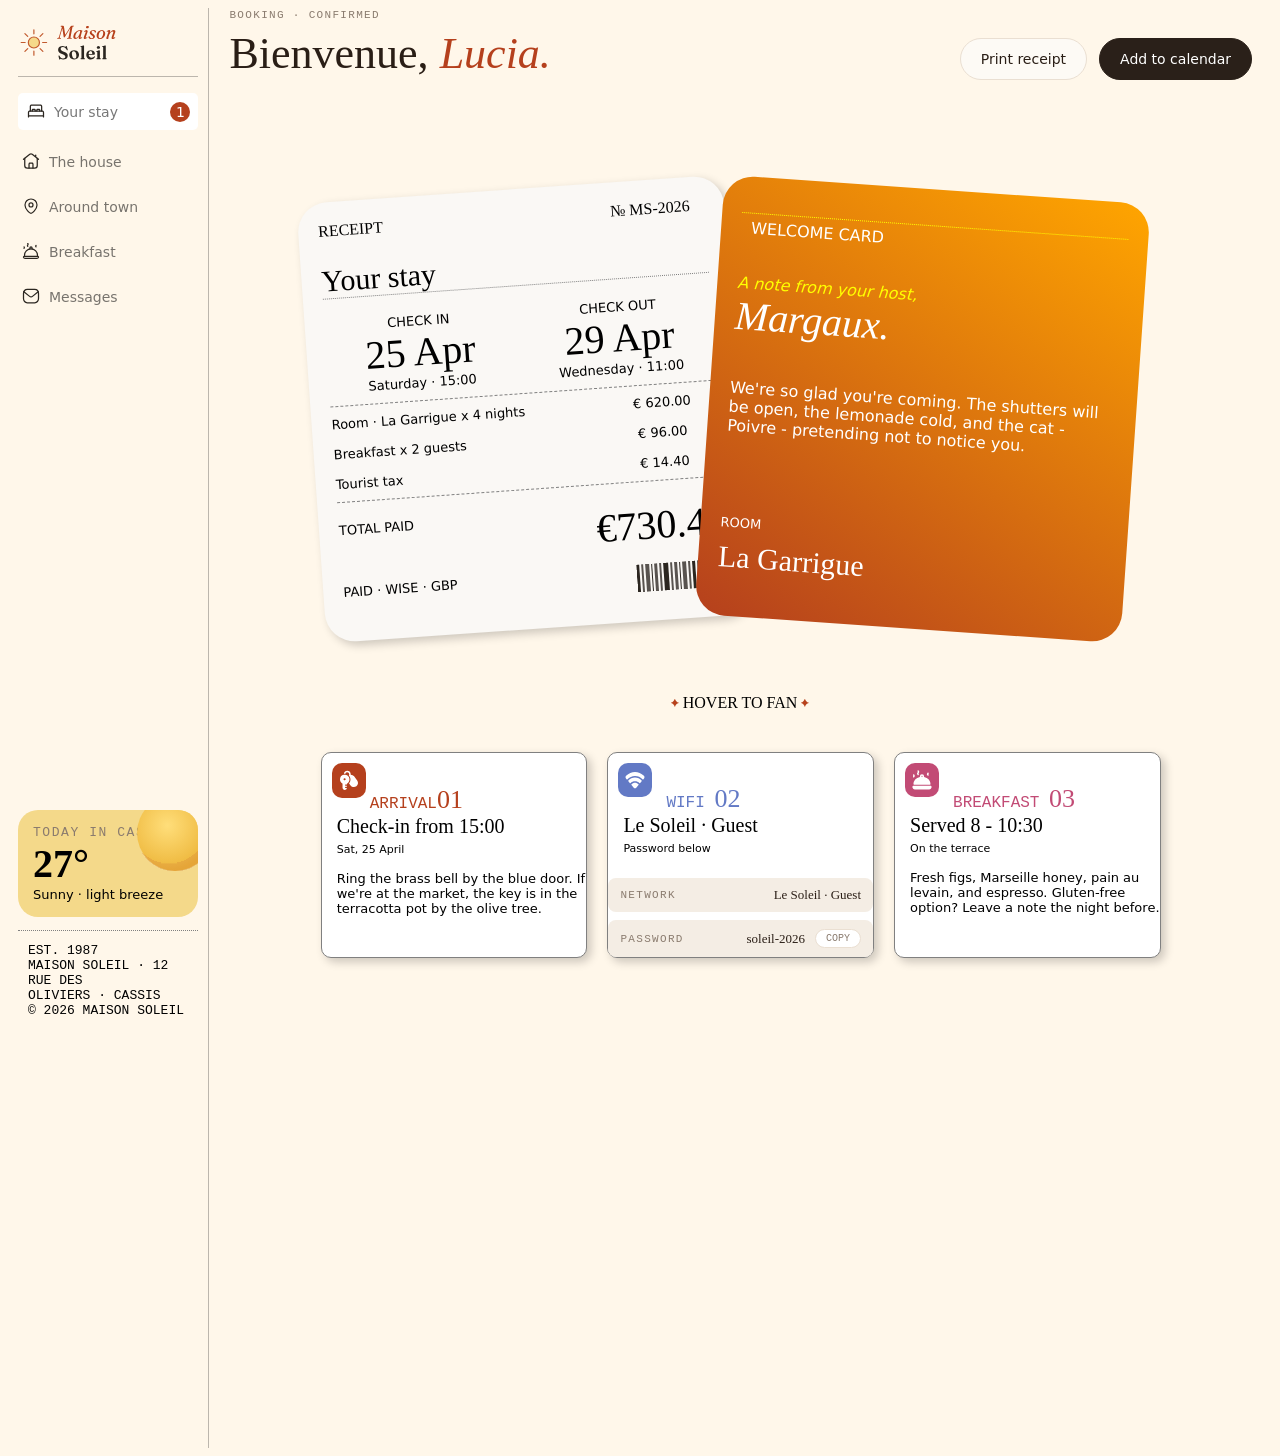
==== hotelbooking.html @ 5731f71b "Add files via upload" ====
<!DOCTYPE html>
<html lang="en">
<head>
    <meta charset="UTF-8" />
    <meta name="viewport" content="width=device-width, intial-scale=1.0">
    <link rel="stylesheet" href="styles.css">
    <style>
        .split-container {
            display: flex; 
            height: 160vh;
        }
        .left-side, .right-side {
            padding:20px;
        .top{
            flex:0.06; 
            border-bottom:1px solid #00000043;
        }
        }
        .left-side {
            /* vertical line on the left side */
            border-right: 1px solid #00000043; 
            flex: 0.15; padding:10px;
        }
        .right-side{
             padding-top:1px;
             flex:0.85;
        }
    </style>
</head>
<body style="background-color:#ffe5b446;" >

    <div class="split-container">
        <div class="left-side">
            <div class="top">
            <img src="logo.svg" width="100" alt="sun" style="padding-bottom:10px; padding-top:5px; "></div>
            

                <nav> 
                <a href=""#" style="margin-top:16px; background-color:white; border-radius:5px; padding:8px;" >
                    <img src="icon-bed.svg" alt="your stay" width="20">Your stay  <span class="notif">1</span></a>
                <br> <a href="#"><img src="icon-house.svg" alt="the house">The house </a>
                <br><a href="#"><img src="icon-pin.svg" alt="around town"> Around town</a>
                <br><a href="#"><img src="icon-breakfast-outline.svg" alt="breakfast"> Breakfast</a>
                <br><a href="#" style="margin-bottom:500px"><img src="icon-mail.svg" alt="messages">Messages</a>
                <div class="weather" style=" background-color:#f4d98a; border-radius:20px">
                    <img class="sun" src="icon-weather.svg">
                    <div class="label" style="font-family: 'DM Mono', ui-monospace, Menlo, Consolas, monospace;font-size:13px;"> TODAY IN CASSIS </div>
                    <strong class="temp" style="font-size:40px;"> 27°</strong>
                    <div class="desc" style="font-family: 'DM Sans', system-ui, -apple-system, 'Segoe UI', sans-serif;font-size:13px;">Sunny · light breeze</div>
                </div>
                <p style="font-family: 'DM Mono', ui-monospace, Menlo, Consolas, monospace; padding-top: 12px; border-top:1px dotted grey; font-size:13px;">
                    EST. 1987 <br> MAISON SOLEIL · 12 RUE DES 
                    <br> OLIVIERS · CASSIS<br>© 2026 MAISON SOLEIL</p>

</nav>
        </div>
        <div class="right-side">
            <div class="head">
                <div>
                <div class="label">Booking · Confirmed</div>
                <h1>Bienvenue, <em>Lucia.</em></h1>
                </div>

            <div class="actions">
                <button class="btn" type="button">Print receipt</button>
                <button class="btn dark" type="button">Add to calendar</button>
            </div>
            </div>
            <div class="pages">
            <section class="receipt">
                    <div class="torightend">
                            <span>RECEIPT &emsp;&emsp;&emsp;&emsp;&emsp;&emsp;&emsp;&emsp;&emsp;&emsp;&emsp;&emsp;&emsp;&emsp;№ MS-2026</span>
                            <span></span>
                    <div style="font-size:30px">Your stay
                    <br><div class="dates" style="border-top:1px dotted grey;padding-top:20px;
                    font-size:13px;font-family: 'DM Sans', system-ui, -apple-system, 'Segoe UI', sans-serif;">
                            <span>CHECK IN </span>
                            <span>CHECK OUT</span>
                    </div>
                    <div class="dates" style="font-family: 'Fraunces', Georgia, serif;font-size:40px;">
                            <span>25 Apr</span>
                            <span> 29 Apr</span>
                    </div>
                    <div class="dates" style="border-bottom:1px dashed gray; padding-bottom:10px;
                    font-size:13px;font-family: 'DM Sans', system-ui, -apple-system, 'Segoe UI', sans-serif;">
                            <span>Saturday · 15:00</span>
                            <span>Wednesday · 11:00</span>
                    </div>
                    <div class="payments"style="gap:90px;padding-top:10px;">
                            <span>Room · La Garrigue x 4 nights</span>
                            <span>€ 620.00 </span>
                    </div>
                    <div class="payments">
                            <span>Breakfast x 2 guests</span>
                            <span>€ 96.00 </span>
                    </div>
                    <div class="payments" style="border-bottom:1px dashed gray; padding-bottom:10px;">
                            <span>Tourist tax </span>
                            <span> € 14.40</span>
                    </div>
                    <div class="payments">
                            <span style="padding-top:20px;padding-bottom:20px;">TOTAL PAID</span>
                            <span style="padding-top:20px;font-size:15px;font-family: 'Fraunces', Georgia, serif;font-size:40px;">€730.40</span>
                    </div>
                    <div class="qr">
                            <span>PAID · WISE · GBP </span>
                            <span><img src="icon-barcode.svg"></span>
                    </div>
            </section>
            <section class="welcome" style="color:white;">
                <p style="border-top: 1px dotted  yellow; padding-top:5px; padding-bottom:20px;">WELCOME CARD</p>
                <div style="color:yellow;font-style: italic;">A note from your host, </div>
                <div style="font-style: italic;font-size:40px;padding-bottom:20px;font-family: 'Fraunces', Georgia, serif;font-size:40px;">Margaux. </div>
                <br>We're so glad you're coming. The shutters will be open, 
                the lemonade cold, and the cat - Poivre - pretending 
                not to notice you. 
                <div style="padding-top:80px;font-size:13px;padding-bottom:10px;">ROOM</div>
                <div style="font-family: 'Fraunces', Georgia, serif;font-size:30px;">La Garrigue </div>
            </section>
            <img src="illustration-sun.svg" width="150" style=padding-left:350px;padding-top:250px;">
            <div style="margin-top:180px; position:relative; z-index:2;margin-left:360px">
    <img src="icon-sparkle.svg">
    HOVER TO FAN
    <img src="icon-sparkle.svg">
</div>
<div class="footers" style="padding-left:10px;">
    <div style=" background: white;
    border:1px solid grey;border-radius:10px;box-shadow: 4px 4px 10px rgba(0, 0, 0, 0.2);">
    <img src="icon-key.svg" style="background-color:#b5401d; border-radius:10px; padding:5px;margin:10px;margin-right:0px; ">
    <span style="color:#b5401d;font-family: 'DM Mono', monospace; font-size: 16px;">ARRIVAL<span class="n">01</span> </span>
        <div class="heading">Check-in from 15:00 
        </div>
        <div class="heading2">Sat, 25 April </div>
        <div class="content">Ring the brass bell by the blue door. If we're at
        the market, the key is in the terracotta pot by 
        the olive tree. </div></div>
    <div style=" background: white;
    border:1px solid grey; border-radius:10px;  box-shadow: 4px 4px 10px rgba(0, 0, 0, 0.2);">
    <img src="icon-wifi.svg" style="background-color:#6279C5; border-radius:10px; padding:5px; margin:10px; "> 
    <span style="color:#6279C5;font-family: 'DM Mono', monospace; font-size: 16px; ">WIFI <span class="n">02</span></span>
        <div class="heading">Le Soleil · Guest</div>
        <div class="heading2">Password below </div>
        <div class="kv">
        <span class="k">NETWORK</span>
        <span>Le Soleil · Guest</span>
        </div>
        <div class="kv">
        <span class="k">PASSWORD</span>
        <span class="val">
        <span id="pw">soleil-2026</span>
        <button class="copy" id="copy" type="button">COPY</button>
        </span></div>
</div>
    <div style="  background: white;
    border:1px solid grey;border-radius:10px;  box-shadow: 4px 4px 10px rgba(0, 0, 0, 0.2);">
    <img src="icon-breakfast.svg" style="background-color:#C24B75; border-radius:10px; padding:5px;margin:10px; ">
    <span style="color:#C24B75;font-family: 'DM Mono', monospace; font-size: 16px; ">BREAKFAST <span class="n">03</span></span>
    <div class="heading">Served 8 - 10:30</div> 
    <div class="heading2">On the terrace </div>
        <div class="content">Fresh figs, Marseille honey, pain au <br>levain, and 
        espresso. Gluten-free option? Leave a note the
        night before.</div></div>
        </div>
        </div>
    </div>

</body>
</html>
---- styles.css ----
nav a{
    display:flex;
    gap:8px;
    padding:3px;
    text-decoration: none;
    color: rgba(0, 0, 0, 0.534);
    align-items:center;
    font-family: 'DM Sans', system-ui, -apple-system, 'Segoe UI', sans-serif;
    font-size:14px;
}
.sans{
    font-family: 'DM Sans', system-ui, -apple-system, 'Segoe UI', sans-serif;
}
.mono{
    font-family: 'DM Mono', ui-monospace, Menlo, Consolas, monospace;
}
.head {
  display: flex;
  justify-content: space-between;   
  align-items: center;             
  gap: 16px;
}

.label {
  font-family: "DM Mono", ui-monospace, Menlo, Consolas, monospace;
  font-size: 11px;
  letter-spacing: .12em;
  text-transform: uppercase;
  color: #8a7b6e;
}

h1 {
  font-family: "Fraunces", Georgia, serif;
  font-weight: 400;
  font-size: 44px;
  line-height: 1.15;
  margin-top: 8px;
  color: #2a1e16;
}

h1 em {
  color: #b5401d;                  
}

.actions {
  display: flex;
  gap: 12px;
}

.btn {
  font: 500 14px "DM Sans", system-ui, sans-serif;
  padding: 12px 20px;
  border-radius: 999px;           
  border: 1px solid #eadfd2;
  background: #fdfaf5;
  color: #2a1e16;
  cursor: pointer;
}
.btn:hover { background: #f4ece1; }

.btn.dark {
  background: #2a2019;
  border-color: #2a2019;
  color: #fff;
}
.btn.dark:hover { background: #3d3025; }

.notif{
    display:flex;
    margin-left:auto;
    width:20px;
    height:20px;
    border-radius:50%;
    background: #b5401d;
    color: white;
    align-items:center;
    justify-content: center; 
    line-height:1;
}
img{
    padding-bottom:1px;
}
nav a:hover{
    background-color:white;
}
p{
    padding-left:10px
}
.weather{
    padding:15px;
     position: relative;        /* lets the sun be positioned inside the box */
  overflow: hidden; 
}
.weather .sun{
     position: absolute;
  top: -15px;              /* negative pushes it partly outside the box */
  right: -15px;
  width: 76px;       
}
.torightend{
    display:grid;
    grid-template-columns: auto;
    /*justify-content:space-between;
    flex-direction: row;*/
    align-items:center;
    gap:12px;
    width:100%;
}
.receipt{
    padding:20px;
    position:absolute;
    top: 80px;
  width:45%;
  min-height: 400px;
  z-index: 1;
  transform: rotate(-4deg);
  transition: transform 0.5s ease;
  background:#faf8f5;
  border-radius:30px;
  box-shadow: 4px 4px 10px rgba(0, 0, 0, 0.2);
}
.welcome{
    padding:20px;
    position:absolute;
    top: 80px;
  width: 45%;
  right:4%;
  min-height: 400px;
  z-index: 2;/*for overlapping*/
  transform: rotate(4deg);
  transition: transform 0.5s ease;
  background:linear-gradient(30deg,#b5401d 0%, orange 100%);
    border-radius:30px;
    font-family: 'DM Sans', system-ui, -apple-system, 'Segoe UI', sans-serif;
}
.pages:hover .receipt{
    transform: translateX(-100px) rotate(10deg);
}
.pages:hover .welcome{
    transform: translateX(125px) rotate(-10deg);
}
.pages{
    position: relative;      /* lets sheets position themselves inside it */
  width: 860px;
  max-width: 100%;
  height: 470px;           /*caption lands below the pages */
  margin: 0 auto;
}
.dates{
    display: grid;
      grid-template-columns: 1fr 1fr;
      gap: 12px;
      text-align:middle;
      place-items:Center;

}
.payments{
     display: grid;
      grid-template-columns: 5fr 2fr;
      gap: 100px;
      padding-bottom: 15px;
    font-family: 'DM Sans', system-ui, -apple-system, 'Segoe UI', sans-serif;
    font-size:13px;
}
.qr{
    display: grid;
      grid-template-columns: 5fr 2fr;
      gap:100px;
      font-family: 'DM Sans', system-ui, -apple-system, 'Segoe UI', sans-serif;
      font-size:13px;
}
.footers{ 
    display:grid;
    margin-top:30px;
    grid-template-columns:1fr 1fr 1fr;
    gap: 20px;
    padding:10px;
    right:10px;

}
.n{      
  font-family: "Fraunces", Georgia, serif;
  font-size: 26px;
margin-left:auto;
}
.heading{
    
    padding-left:15px;
    font-size:20px;
    font-family: "Fraunces", Georgia, serif;
    padding-bottom:5px;
    
}
.heading2{
    padding-left:15px;
    font-size:11px;
    font-family: 'DM Sans', system-ui, -apple-system, 'Segoe UI', sans-serif;
    padding-bottom:15px;
}
.content{
    padding-left:15px;
    font-size:13px;
    font-family: 'DM Sans', system-ui, -apple-system, 'Segoe UI', sans-serif;
    padding-bottom:15px;
}
.details{
    padding-left:15px;
    font-size:13px;
    font-family: 'DM Sans', system-ui, -apple-system, 'Segoe UI', sans-serif;
    padding-bottom:15px;
    background:whitesmoke;
    height:10px;
    display: grid;
      grid-template-columns: 1fr 1fr;
      gap: 12px;
      place-items:Center;
      border:1px none;
}
.kv {
  display: flex;
  justify-content: space-between;   
  align-items: center;
  background: #f4ede4;          
  border-radius: 8px;
  padding: 9px 12px;
  margin-top: 8px;                 
  font-size: 13px;
  color: #2a1e16;
}

.k {
  font-family: "DM Mono", ui-monospace, Menlo, Consolas, monospace;
  font-size: 11px;
  letter-spacing: .12em;           
  color: #8a7b6e;
}

.val {
  display: flex;
  align-items: center;
  gap: 10px;                        
}

.copy {
  font: 500 10px "DM Mono", ui-monospace, Menlo, Consolas, monospace;
  color: #8a7b6e;
  background: #fff;
  border: 1px solid #eadfd2;
  border-radius: 999px;            
  padding: 3px 10px;

}

.copy:hover {
  color: #2a1e16;
  border-color: #d8cab8;
}
.copy:focus-visible {
  outline: 2px solid #b5401d;       /* the orange ring shows only for keyboard focus */
  outline-offset: 2px;
}
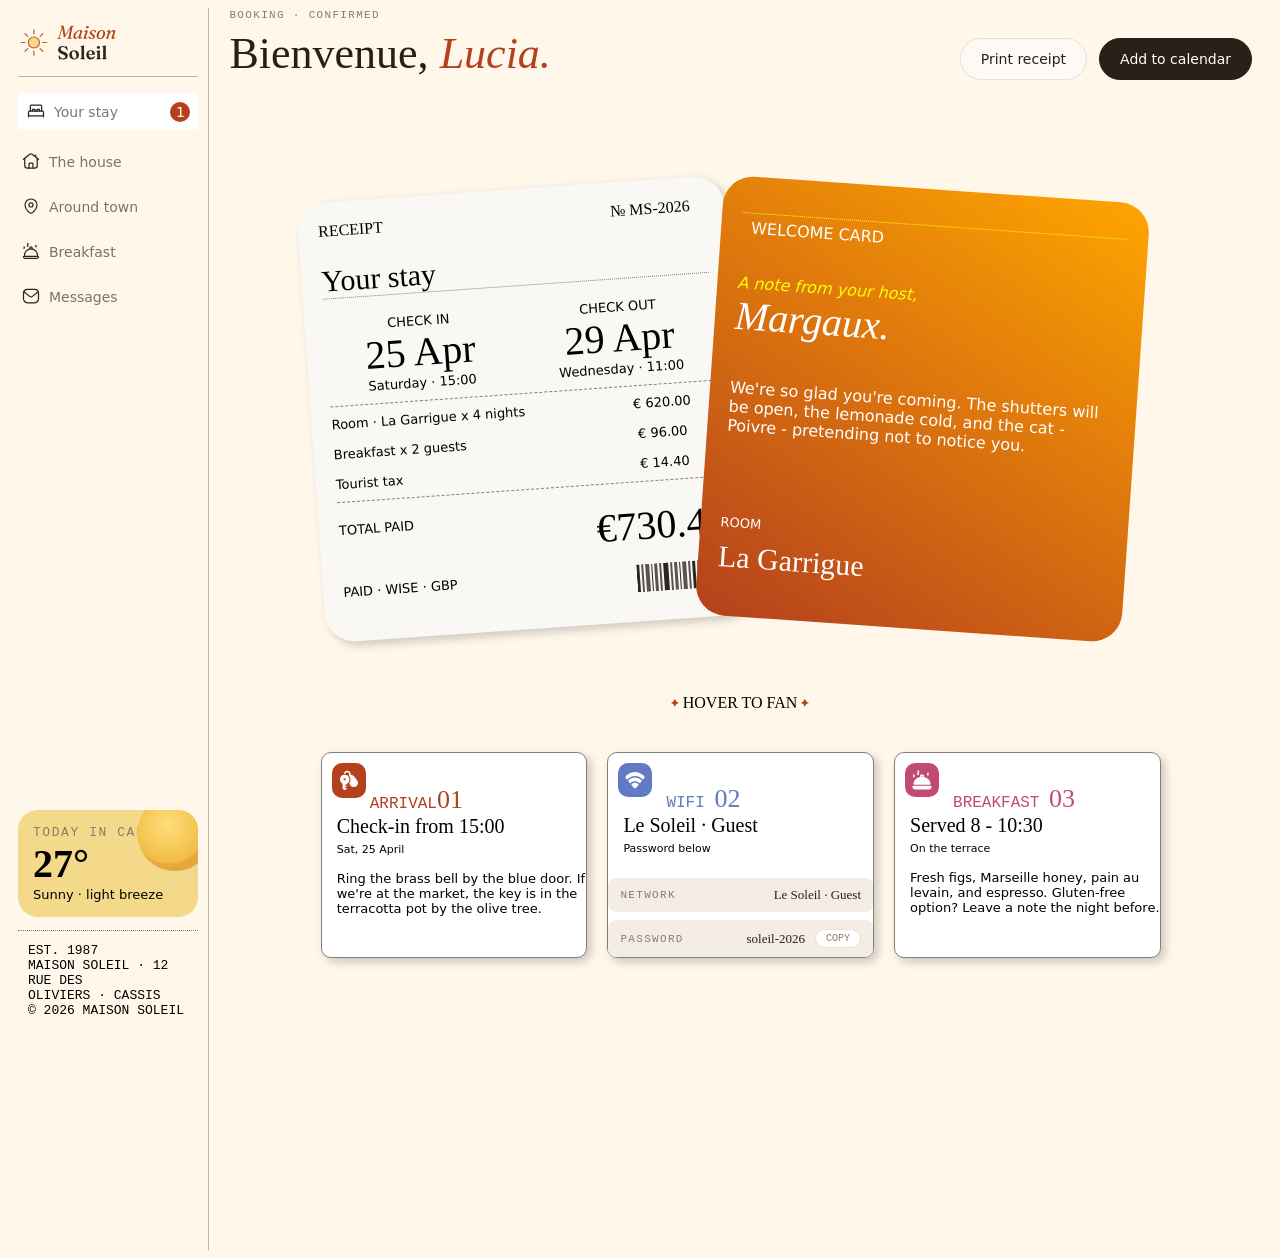
==== commit f3537362: "Refactor layout and styles for hotel booking page Adjusted layout and styling for improved user expe" ====
--- a/hotelbooking.html
+++ b/hotelbooking.html
@@ -7,7 +7,7 @@
     <style>
         .split-container {
             display: flex; 
-            height: 160vh;
+            height: 138vh;
         }
         .left-side, .right-side {
             padding:20px;
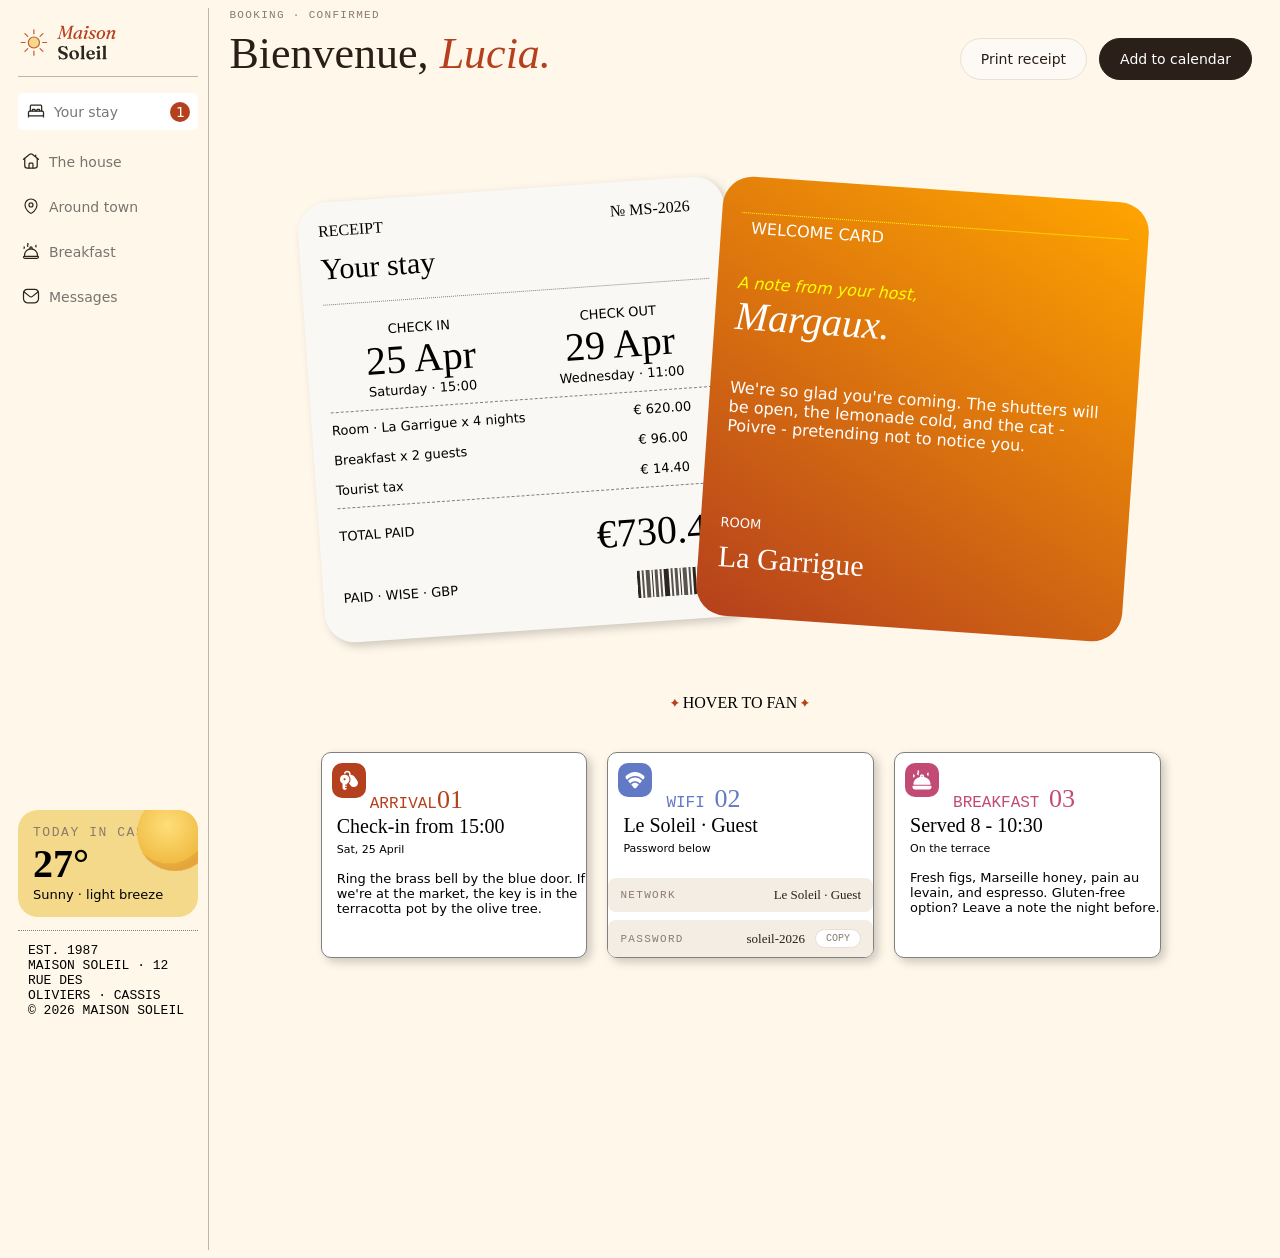
==== commit e12d5e5c: "Enhance hotel booking page for mobile devices Updated HTML structure and styles for mobile responsiv" ====
--- a/hotelbooking.html
+++ b/hotelbooking.html
@@ -2,7 +2,7 @@
 <html lang="en">
 <head>
     <meta charset="UTF-8" />
-    <meta name="viewport" content="width=device-width, intial-scale=1.0">
+    <meta name="viewport" content="width=device-width, initial-scale=1.0">
     <link rel="stylesheet" href="styles.css">
     <style>
         .split-container {
@@ -10,14 +10,13 @@
             height: 138vh;
         }
         .left-side, .right-side {
-            padding:20px;
+            padding:20px;}  
         .top{
             flex:0.06; 
             border-bottom:1px solid #00000043;
         }
-        }
+
         .left-side {
-            /* vertical line on the left side */
             border-right: 1px solid #00000043; 
             flex: 0.15; padding:10px;
         }
@@ -25,18 +24,92 @@
              padding-top:1px;
              flex:0.85;
         }
+.mobile-bar, .close-btn { display: none; }
+.menu-btn {
+  width: 40px; height: 40px;
+  place-items: center;
+  border: 1px solid #d9ccbc;
+  border-radius: 8px;
+  background: transparent;
+  color: #2a1e16;
+}
+@media (max-width: 768px) {
+  body { overflow-x: hidden; }
+  .mobile-bar {
+    display: flex;
+    justify-content: space-between;
+    align-items: center;
+    position: sticky; top: 0; z-index: 50;
+    padding: 12px 16px;
+    background: #fff8ea;
+    border-bottom: 1px solid #00000020;
+  }
+  .menu-btn { display: grid; }
+
+  .split-container { display: block; height: auto; }
+  .right-side { padding: 20px 16px 32px; }
+
+  .left-side {
+    display: none;
+    position: fixed; inset: 0; z-index: 100;
+    flex-direction: column;
+    padding: 16px;
+    border-right: none;
+    background: #fff8ea;
+    overflow-y: auto;
+  }
+  .left-side.open { display: flex; }
+  .top { display: flex; justify-content: space-between; align-items: center; margin-bottom: 12px; }
+  nav { display: flex; flex-direction: column; flex: 1; }
+  nav br { display: none; }
+  nav a {
+    padding: 12px 14px ;
+    margin-bottom: 4px ;
+    border-radius: 10px ;
+  }
+  .weather { margin-top: auto; }     
+  h1 { font-size: 34px; }
+  .head { flex-direction: column; align-items: stretch; gap: 12px; }
+  .actions { width: 100%; }
+  .actions .btn { flex: 1; }              
+  .pages { display: flex; flex-direction: column; width: 100%; height: auto; margin: 28px 0 0; }
+  .welcome, .receipt {
+    position: relative; top: auto; right: auto;
+    width: 100%; min-height: 0; box-sizing: border-box;
+  }
+  .welcome { order: 1; min-height: 380px; transform: rotate(2deg); }
+  .receipt { order: 2; margin-top: -12px; transform: rotate(-2deg); }
+  .pages:hover .welcome { transform: rotate(2deg); }
+  .pages:hover .receipt { transform: rotate(-2deg); }
+  .hint, .sun-illustration { display: none; }
+
+  /* receipt rows */
+  .payments { gap: 12px !important; }
+  .qr { gap: 12px; }
+  .payments span:last-child,
+  .qr span:last-child { text-align: right; justify-self: end; }
+
+  .footers { order: 3; grid-template-columns: 1fr; margin-top: 28px; padding: 0; }
+}
     </style>
 </head>
 <body style="background-color:#ffe5b446;" >
+    <header class="mobile-bar">
+  <img src="logo.svg" width="100" alt="Maison Soleil">
+  <button class="menu-btn" id="openMenu" type="button" aria-label="Open menu">
+    <svg width="18" height="18" viewBox="0 0 24 24" fill="none" stroke="currentColor" stroke-width="2" stroke-linecap="round"><path d="M4 7h16M4 12h16M4 17h16"/></svg>
+  </button>
+</header>
 
     <div class="split-container">
         <div class="left-side">
             <div class="top">
             <img src="logo.svg" width="100" alt="sun" style="padding-bottom:10px; padding-top:5px; "></div>
-            
-
+             <button class="menu-btn close-btn" id="closeMenu" type="button" aria-label="Close menu">
+          <svg width="18" height="18" viewBox="0 0 24 24" fill="none" stroke="currentColor" stroke-width="2" stroke-linecap="round"><path d="M5 5l14 14M19 5L5 19"/></svg>
+        </button>
                 <nav> 
-                <a href=""#" style="margin-top:16px; background-color:white; border-radius:5px; padding:8px;" >
+                <a href="#" style="margin-top:16px; background-color:white; border-radius:5px; padding:8px;" >
                     <img src="icon-bed.svg" alt="your stay" width="20">Your stay  <span class="notif">1</span></a>
                 <br> <a href="#"><img src="icon-house.svg" alt="the house">The house </a>
                 <br><a href="#"><img src="icon-pin.svg" alt="around town"> Around town</a>
@@ -70,8 +143,8 @@
             <section class="receipt">
                     <div class="torightend">
                             <span>RECEIPT &emsp;&emsp;&emsp;&emsp;&emsp;&emsp;&emsp;&emsp;&emsp;&emsp;&emsp;&emsp;&emsp;&emsp;№ MS-2026</span>
-                            <span></span>
-                    <div style="font-size:30px">Your stay
+                            <span></span></div>
+                    <div style="font-size:30px">Your stay</div>
                     <br><div class="dates" style="border-top:1px dotted grey;padding-top:20px;
                     font-size:13px;font-family: 'DM Sans', system-ui, -apple-system, 'Segoe UI', sans-serif;">
                             <span>CHECK IN </span>
@@ -117,12 +190,12 @@
                 <div style="padding-top:80px;font-size:13px;padding-bottom:10px;">ROOM</div>
                 <div style="font-family: 'Fraunces', Georgia, serif;font-size:30px;">La Garrigue </div>
             </section>
-            <img src="illustration-sun.svg" width="150" style=padding-left:350px;padding-top:250px;">
-            <div style="margin-top:180px; position:relative; z-index:2;margin-left:360px">
+            <img src="illustration-sun.svg" class="sun" width="150" style="padding-left:350px;padding-top:250px;">
+            <div style="margin-top:180px; position:relative; z-index:2;margin-left:360px" class="hovertofan">
     <img src="icon-sparkle.svg">
     HOVER TO FAN
     <img src="icon-sparkle.svg">
-</div>
+            </div>
 <div class="footers" style="padding-left:10px;">
     <div style=" background: white;
     border:1px solid grey;border-radius:10px;box-shadow: 4px 4px 10px rgba(0, 0, 0, 0.2);">
